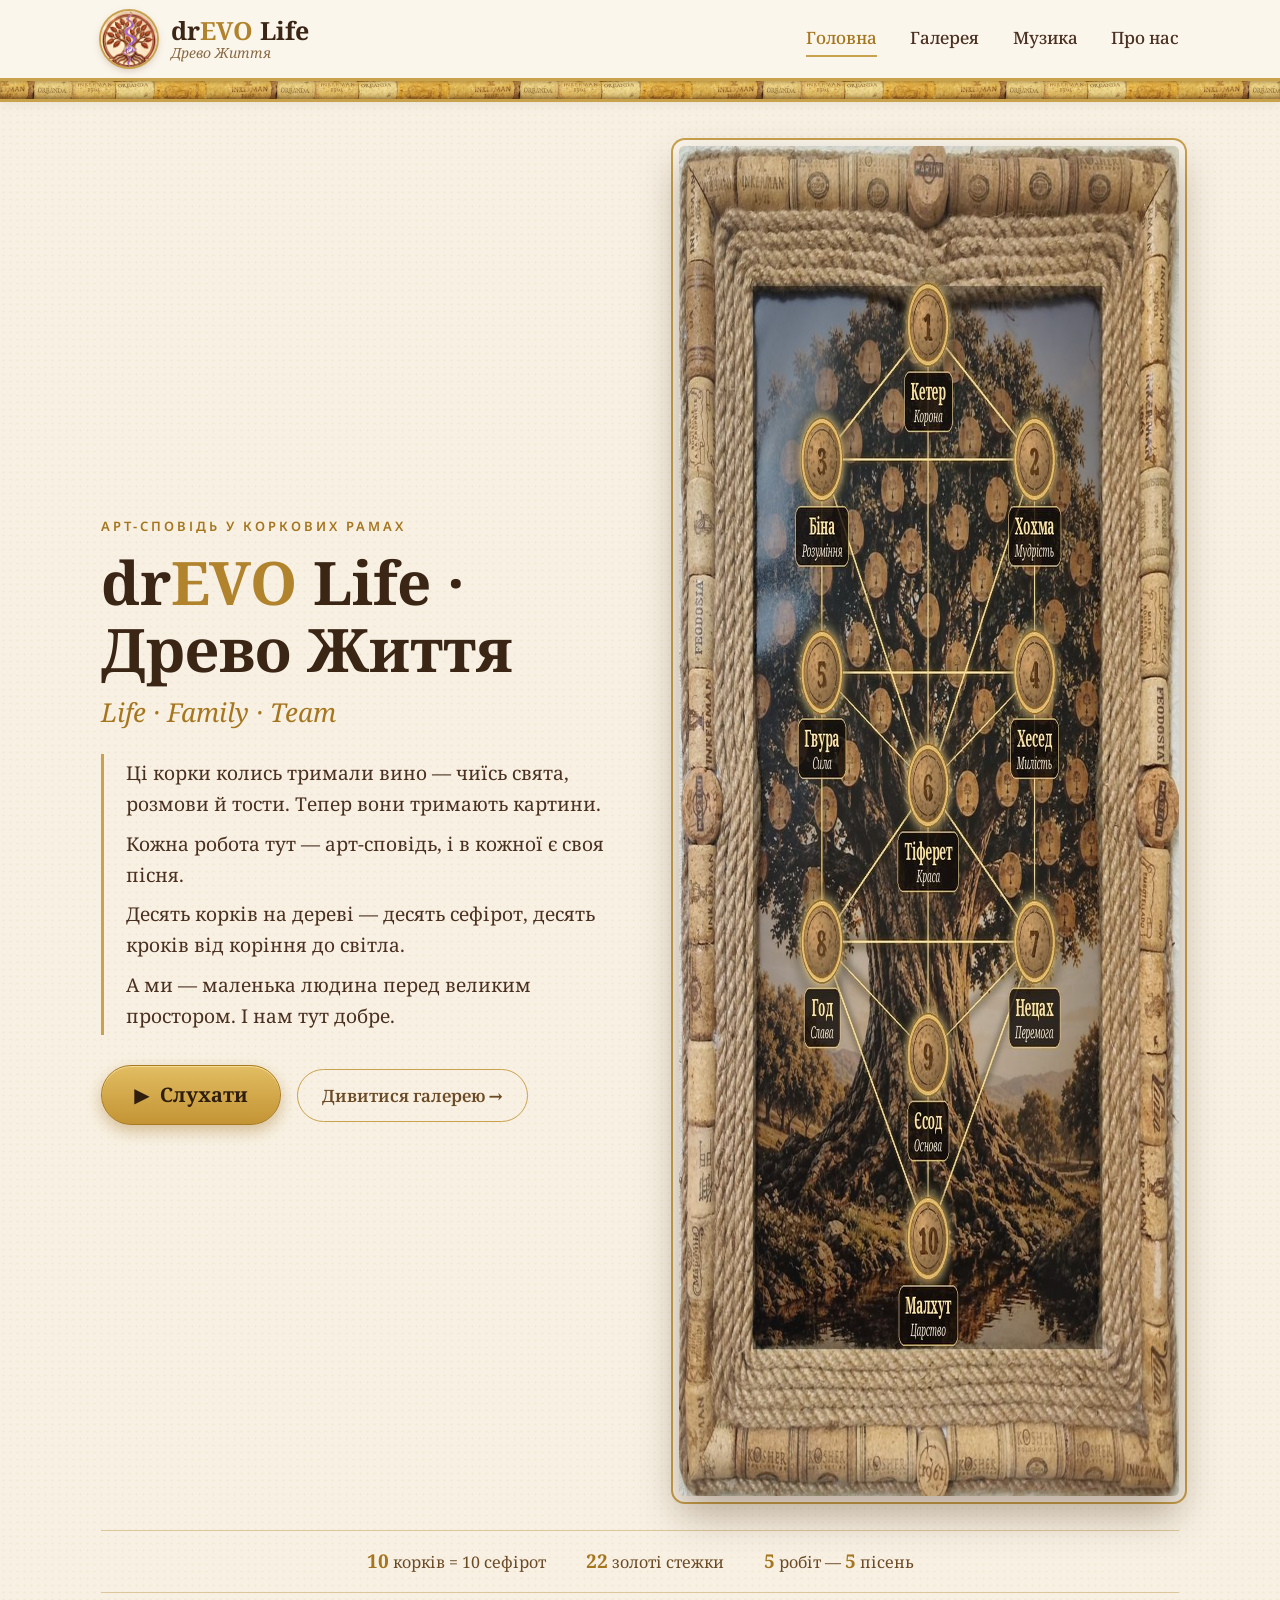
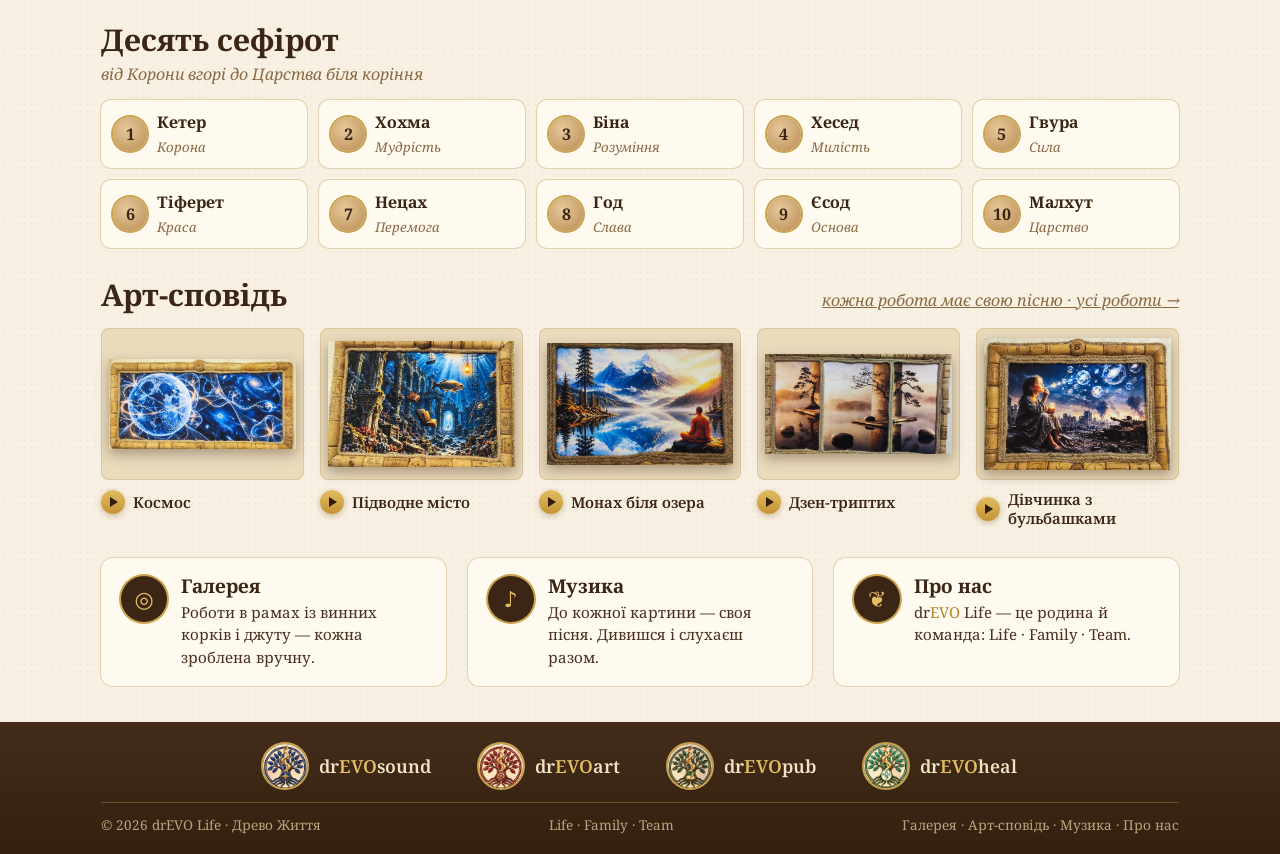
==== index.html @ d05d3e11 "drEVO Life site" ====
<!doctype html>
<html lang="uk"><head><meta charset="utf-8"><meta name="viewport" content="width=device-width,initial-scale=1">
<title>drEVO Life · Древо Життя</title><meta name="description" content="Арт-сповідь у коркових рамах: Древо Життя з десятьма сефірот, картини з винних корків і джуту — і до кожної своя пісня.">
<meta property="og:title" content="drEVO Life · Древо Життя"><meta property="og:description" content="Арт-сповідь у коркових рамах: Древо Життя з десятьма сефірот, картини з винних корків і джуту — і до кожної своя пісня."><meta property="og:image" content="img/tree.jpg">
<link rel="icon" href="img/favicon.png"><link rel="preconnect" href="https://fonts.googleapis.com"><link rel="preconnect" href="https://fonts.gstatic.com" crossorigin>
<link href="https://fonts.googleapis.com/css2?family=Noto+Sans:wght@400;600&family=Noto+Serif:ital,wght@0,400;0,500;0,600;0,700;1,400&display=swap" rel="stylesheet">
<link rel="stylesheet" href="css/style.css"></head><body><header class="top"><div class="wrap navin"><a class="logo" href="index.html"><img src="img/logo.jpg" alt="Емблема drEVO Life" width="56" height="56">
<span class="brand"><b>dr<i>EVO</i> Life</b><span>Древо Життя</span></span></a><nav class="links" aria-label="Головне меню"><a href="index.html" class="on">Головна</a><a href="gallery.html">Галерея</a><a href="underwater-city.html">Музика</a><a href="index.html#about">Про нас</a></nav></div><div class="cork"></div></header><main>
<section class="wrap hero"><div class="ht"><div class="kick">Арт-сповідь у коркових рамах</div>
<h1>dr<span class="gold">EVO</span> Life ·<br>Древо Життя</h1><div class="sub">Life · Family · Team</div>
<div class="man"><p>Ці корки колись тримали вино — чиїсь свята, розмови й тости. Тепер вони тримають картини.</p>
<p>Кожна робота тут — арт-сповідь, і в кожної є своя пісня.</p>
<p>Десять корків на дереві — десять сефірот, десять кроків від коріння до світла.</p>
<p>А ми — маленька людина перед великим простором. І нам тут добре.</p></div>
<div class="ctas"><a class="btn" href="underwater-city.html">▶&nbsp; Слухати</a><a class="btn2" href="gallery.html">Дивитися галерею →</a></div></div>
<div class="tree"><img src="img/tree.jpg" alt="Древо Життя в рамі з винних корків і джуту: десять корків-сефірот, з’єднаних золотими стежками" width="1000" height="1350"></div></section>
<div class="wrap"><div class="facts"><span><b>10</b> корків = 10 сефірот</span><span><b>22</b> золоті стежки</span><span><b>5</b> робіт — <b>5</b> пісень</span></div></div>
<section class="wrap sefs"><h2>Десять сефірот</h2><p>від Корони вгорі до Царства біля коріння</p><ol class="sl"><li><span class="n">1</span><span><b>Кетер</b><small>Корона</small></span></li><li><span class="n">2</span><span><b>Хохма</b><small>Мудрість</small></span></li><li><span class="n">3</span><span><b>Біна</b><small>Розуміння</small></span></li><li><span class="n">4</span><span><b>Хесед</b><small>Милість</small></span></li><li><span class="n">5</span><span><b>Гвура</b><small>Сила</small></span></li><li><span class="n">6</span><span><b>Тіферет</b><small>Краса</small></span></li><li><span class="n">7</span><span><b>Нецах</b><small>Перемога</small></span></li><li><span class="n">8</span><span><b>Год</b><small>Слава</small></span></li><li><span class="n">9</span><span><b>Єсод</b><small>Основа</small></span></li><li><span class="n">10</span><span><b>Малхут</b><small>Царство</small></span></li></ol></section>
<section class="wrap sec"><div class="sh"><h2>Арт-сповідь</h2><a href="gallery.html">кожна робота має свою пісню · усі роботи →</a></div><div class="row"><a class="sw" href="gallery.html#kosmos"><div class="si"><img src="img/kosmos-thumb.jpg" alt="Космос" loading="lazy"></div><div class="st"><span class="play"></span><span>Космос</span></div></a><a class="sw" href="underwater-city.html"><div class="si"><img src="img/misto-thumb.jpg" alt="Підводне місто" loading="lazy"></div><div class="st"><span class="play"></span><span>Підводне місто</span></div></a><a class="sw" href="gallery.html#monk"><div class="si"><img src="img/monk-thumb.jpg" alt="Монах біля озера" loading="lazy"></div><div class="st"><span class="play"></span><span>Монах біля озера</span></div></a><a class="sw" href="gallery.html#zen"><div class="si"><img src="img/zen-thumb.jpg" alt="Дзен-триптих" loading="lazy"></div><div class="st"><span class="play"></span><span>Дзен-триптих</span></div></a><a class="sw" href="gallery.html#divchynka"><div class="si"><img src="img/divchynka-thumb.jpg" alt="Дівчинка з бульбашками" loading="lazy"></div><div class="st"><span class="play"></span><span>Дівчинка з бульбашками</span></div></a></div></section>
<section class="wrap three" id="about"><a class="tc" href="gallery.html"><span class="ic">◎</span><div><h3>Галерея</h3><p>Роботи в рамах із винних корків і джуту — кожна зроблена вручну.</p></div></a>
<a class="tc" href="underwater-city.html"><span class="ic">♪</span><div><h3>Музика</h3><p>До кожної картини — своя пісня. Дивишся і слухаєш разом.</p></div></a>
<div class="tc"><span class="ic">❦</span><div><h3>Про нас</h3><p><span class="de">dr<i>EVO</i></span> Life — це родина й команда: Life · Family · Team.</p></div></div></section>
</main><footer><div class="wrap"><div class="fl"><div class="fi"><img src="img/em-sound.jpg" alt="drEVOsound" width="44" height="44" loading="lazy"><span>dr<i>EVO</i>sound</span></div><div class="fi"><img src="img/em-art.jpg" alt="drEVOart" width="44" height="44" loading="lazy"><span>dr<i>EVO</i>art</span></div><div class="fi"><img src="img/em-pub.jpg" alt="drEVOpub" width="44" height="44" loading="lazy"><span>dr<i>EVO</i>pub</span></div><div class="fi"><img src="img/em-heal.jpg" alt="drEVOheal" width="44" height="44" loading="lazy"><span>dr<i>EVO</i>heal</span></div></div><div class="fb"><span>© 2026 drEVO Life · Древо Життя</span>
<span>Life · Family · Team</span><span><a href="gallery.html">Галерея</a> · <a href="gallery.html">Арт-сповідь</a> · <a href="underwater-city.html">Музика</a> · <a href="index.html#about">Про нас</a></span></div></div></footer></body></html>
---- css/style.css ----
*{box-sizing:border-box;margin:0;padding:0}
:root{--ink:#3b2616;--ink2:#4a3020;--muted:#8a6a44;--gold:#b0832c;--gold2:#a5761f;--line:#c9a24e;--paper:#f8f1e3;--card:#fffaf0;--edge:#e3d2ae}
html{scroll-behavior:smooth}
body{font-family:'Noto Serif',Georgia,'DejaVu Serif',serif;color:var(--ink);background:var(--paper);
 background-image:radial-gradient(rgba(150,110,60,.05) 1px,transparent 1.2px);background-size:7px 7px;line-height:1.5;min-height:100vh;display:flex;flex-direction:column}
img{max-width:100%;display:block}
a{color:inherit}
.wrap{width:100%;max-width:1180px;margin:0 auto;padding:0 clamp(16px,4vw,52px)}
.gold{color:var(--gold)}
/* header */
header.top{background:#fbf6ec;position:sticky;top:0;z-index:20;box-shadow:0 2px 10px rgba(60,30,0,.08)}
.navin{display:flex;align-items:center;gap:14px;min-height:78px;flex-wrap:wrap;padding-top:8px;padding-bottom:8px}
.logo{display:flex;align-items:center;gap:14px;text-decoration:none}
.logo img{width:56px;height:56px;border-radius:50%;object-fit:cover;box-shadow:0 0 0 2px var(--line),0 3px 8px rgba(80,40,0,.25)}
.brand{display:flex;flex-direction:column;line-height:1.05}
.brand b{font-weight:700;font-size:25px;color:var(--ink)}
.brand b i,.de i{font-style:normal;color:var(--gold)}
.brand span{font-style:italic;font-size:14px;color:var(--muted);margin-top:3px}
.links{margin-left:auto;display:flex;gap:clamp(14px,2.6vw,34px);font-weight:500;font-size:17px;flex-wrap:wrap}
.links a{color:var(--ink2);text-decoration:none;padding:4px 0;border-bottom:2px solid transparent}
.links a:hover{color:var(--gold2)}
.links a.on{color:var(--gold2);border-bottom-color:var(--line)}
.cork{height:24px;background:url(../img/cork.jpg) repeat-x center/auto 24px;box-shadow:inset 0 -2px 3px rgba(60,30,0,.25),inset 0 2px 3px rgba(60,30,0,.2);
 border-top:3px solid var(--line);border-bottom:3px solid var(--line)}
main{flex:1}
h1,h2,h3{color:var(--ink);line-height:1.12}
.kick{font:600 13px/1.4 'Noto Sans',system-ui,sans-serif;letter-spacing:3px;color:var(--gold2);text-transform:uppercase}
.btn{display:inline-flex;align-items:center;gap:12px;background:linear-gradient(180deg,#e2bd62,#c39434);color:#2f1d0e;text-decoration:none;
 font-weight:700;font-size:20px;padding:14px 32px;border-radius:40px;box-shadow:0 6px 16px rgba(160,110,30,.4),inset 0 1px 0 #f5dc96;border:1px solid #a87a22;transition:transform .15s}
.btn:hover{transform:translateY(-2px)}
.btn2{display:inline-flex;align-items:center;gap:8px;font-weight:600;font-size:17px;color:#6b4a26;padding:13px 24px;border-radius:40px;border:1.5px solid var(--line);text-decoration:none}
.btn2:hover{background:#fbf1dc}
.orn{display:flex;align-items:center;gap:12px;color:var(--line);max-width:360px;margin:14px auto 0}
.orn:before,.orn:after{content:'';height:1px;background:var(--line);flex:1}
.play{display:inline-flex;align-items:center;justify-content:center;border-radius:50%;flex:none;width:24px;height:24px;
 background:linear-gradient(180deg,#e2bd62,#c39434);box-shadow:0 2px 6px rgba(120,80,20,.35)}
.play:after{content:'';border-style:solid;border-color:transparent transparent transparent #2f1d0e;border-width:5px 0 5px 8px;margin-left:2px}
.play.lg{width:40px;height:40px}.play.lg:after{border-width:8px 0 8px 12px;margin-left:3px}
/* home */
.hero{display:grid;grid-template-columns:1fr minmax(280px,500px);gap:clamp(24px,4vw,48px);padding-top:44px;padding-bottom:34px;align-items:center}
.hero h1{font-size:clamp(38px,5.4vw,60px);margin:14px 0 10px}
.sub{font-style:italic;font-size:clamp(20px,2.4vw,26px);color:var(--gold2);margin-bottom:22px}
.man{font-size:clamp(16.5px,1.7vw,19px);line-height:1.62;color:var(--ink2);border-left:3px solid var(--line);padding:4px 0 4px 22px;margin-bottom:30px}
.man p+p{margin-top:9px}
.ctas{display:flex;gap:16px;align-items:center;flex-wrap:wrap}
.tree img{width:100%;border-radius:6px;box-shadow:0 18px 40px rgba(60,30,0,.35),0 0 0 6px #fbf6ec,0 0 0 8px var(--line)}
.facts{display:flex;justify-content:center;flex-wrap:wrap;gap:10px 40px;padding:16px 0;color:#6b4a26;border-top:1px solid #dcc79c;border-bottom:1px solid #dcc79c;text-align:center}
.facts b{color:var(--gold2);font-size:19px}
.sefs{padding-top:30px}
.sefs h2{font-size:clamp(24px,3vw,30px);margin-bottom:6px}
.sefs>p{color:var(--muted);font-style:italic;margin-bottom:14px}
.sl{display:grid;grid-template-columns:repeat(5,1fr);gap:12px;list-style:none}
.sl li{background:var(--card);border-radius:10px;padding:10px 12px;box-shadow:0 0 0 1px var(--edge);display:flex;gap:10px;align-items:center}
.sl .n{flex:none;width:34px;height:34px;border-radius:50%;display:flex;align-items:center;justify-content:center;font-weight:700;color:#3b2616;
 background:radial-gradient(circle at 40% 35%,#e7c99a,#b98a52);box-shadow:0 0 0 2px var(--line)}
.sl b{display:block;font-size:16px}.sl small{color:var(--muted);font-style:italic}
.sec{padding-top:30px;padding-bottom:30px}
.sh{display:flex;align-items:baseline;justify-content:space-between;gap:12px;flex-wrap:wrap;margin-bottom:16px}
.sh h2{font-size:clamp(24px,3vw,30px)}.sh a{font-style:italic;color:var(--muted)}
.row{display:grid;grid-template-columns:repeat(5,1fr);gap:16px}
.sw{text-decoration:none;display:block}
.si{aspect-ratio:4/3;background:#eadbbd;border-radius:8px;display:flex;align-items:center;justify-content:center;padding:8px;box-shadow:inset 0 0 0 1px #dcc79c;transition:transform .2s}
.sw:hover .si{transform:translateY(-3px)}
.si img{max-height:100%;object-fit:contain;box-shadow:0 5px 12px rgba(50,25,0,.35)}
.st{display:flex;align-items:center;gap:8px;margin-top:10px;font-weight:600;font-size:15px;line-height:1.25}
.three{display:grid;grid-template-columns:repeat(3,1fr);gap:22px;padding-bottom:36px}
.tc{background:var(--card);border-radius:12px;padding:18px 20px;box-shadow:0 0 0 1px var(--edge);display:flex;gap:14px;align-items:flex-start;text-decoration:none}
.tc .ic{flex:none;width:46px;height:46px;border-radius:50%;background:#3b2616;color:#e2bd62;display:flex;align-items:center;justify-content:center;font-size:22px;box-shadow:0 0 0 2px var(--line)}
.tc h3{font-size:19px;margin-bottom:4px}.tc p{font-size:15px;color:var(--ink2)}
/* gallery */
.ph{padding-top:36px;padding-bottom:8px;text-align:center}
.ph h1{font-size:clamp(36px,5vw,50px);margin:8px 0}
.ph p{font-style:italic;font-size:clamp(16px,1.8vw,19px);color:#6b4a26}
.grid{display:grid;gap:24px;padding-top:24px}
.g1{grid-template-columns:1fr 1fr}.g2{grid-template-columns:repeat(3,1fr);padding-bottom:40px}
.card{background:var(--card);border-radius:12px;overflow:hidden;box-shadow:0 8px 22px rgba(80,45,10,.14),0 0 0 1px var(--edge);text-decoration:none;display:flex;flex-direction:column;transition:transform .2s,box-shadow .2s}
.card:hover{transform:translateY(-4px);box-shadow:0 14px 30px rgba(80,45,10,.22),0 0 0 1px var(--line)}
.ci{aspect-ratio:3/2;display:flex;align-items:center;justify-content:center;padding:16px;background:radial-gradient(circle at 50% 40%,#f1e5ca,#e2cfa8)}
.ci img{max-height:100%;object-fit:contain;box-shadow:0 8px 18px rgba(50,25,0,.4)}
.cb{padding:16px 20px 18px}
.ct{display:flex;align-items:center;justify-content:space-between;gap:10px}
.ct h3{font-size:23px}
.cb p{font-size:16px;color:var(--ink2);margin:8px 0 10px}
.cm{font:13.5px 'Noto Sans',system-ui,sans-serif;color:var(--muted);letter-spacing:.3px}.cm b{color:var(--gold2)}
.g2 .ct h3{font-size:20px}.g2 .cb p{font-size:15px}
/* lightbox (pure CSS :target) */
.lb{position:fixed;inset:0;z-index:50;background:rgba(30,18,8,.95);display:none;align-items:center;justify-content:center;flex-direction:column;padding:4vh 4vw;gap:14px}
.lb:target{display:flex}
.lb img{max-height:80vh;max-width:100%;object-fit:contain;box-shadow:0 16px 40px rgba(0,0,0,.6);border-radius:4px}
.lb .cap{color:#f1e3c2;text-align:center}.lb .cap b{display:block;font-size:22px;color:#e2bd62}
.lb .x{position:absolute;top:14px;right:18px;width:46px;height:46px;border-radius:50%;background:#fbf6ec;border:1.5px solid var(--line);display:flex;align-items:center;justify-content:center;font-size:24px;color:#8a5f1c;text-decoration:none}
/* artwork page */
.bc{padding-top:20px;font-size:15px;color:var(--muted)}.bc a{text-decoration:none}.bc a:hover{color:var(--gold2)}.bc b{color:var(--ink);font-weight:600}
.big{margin-top:14px;border-radius:12px;display:flex;align-items:center;justify-content:center;padding:clamp(12px,3vw,24px);
 background:radial-gradient(circle at 50% 40%,#f1e5ca,#dfcaa0);box-shadow:inset 0 0 0 1px #dcc79c;position:relative}
.big img{max-height:72vh;object-fit:contain;box-shadow:0 16px 36px rgba(40,20,0,.45)}
.arr{position:absolute;top:50%;transform:translateY(-50%);width:50px;height:50px;border-radius:50%;background:rgba(251,246,236,.92);text-decoration:none;
 border:1.5px solid var(--line);display:flex;align-items:center;justify-content:center;font-weight:700;font-size:26px;color:#8a5f1c;box-shadow:0 4px 12px rgba(60,30,0,.25)}
.arr.l{left:8px}.arr.r{right:8px}
.player{margin-top:22px;background:linear-gradient(180deg,#432c1a,#2f1d0e);border-radius:60px;padding:12px 28px 12px 12px;display:flex;align-items:center;gap:20px;box-shadow:0 10px 24px rgba(50,25,0,.3)}
.pbtn{flex:none;width:68px;height:68px;border-radius:50%;border:0;cursor:pointer;display:flex;align-items:center;justify-content:center;
 background:linear-gradient(180deg,#e2bd62,#c39434);box-shadow:0 2px 6px rgba(0,0,0,.35)}
.pbtn:before{content:'';border-style:solid;border-color:transparent transparent transparent #2f1d0e;border-width:13px 0 13px 21px;margin-left:5px}
.pbtn.pause:before{border:0;width:18px;height:24px;margin:0;border-left:6px solid #2f1d0e;border-right:6px solid #2f1d0e}
.pbtn:disabled{cursor:not-allowed;filter:grayscale(.6);opacity:.6}
.pinfo{flex:1;min-width:0}
.ptop{display:flex;justify-content:space-between;align-items:baseline;gap:6px 14px;flex-wrap:wrap;color:#f1e3c2;font-weight:600;font-size:19px}
.ptop small{font:14px 'Noto Sans',system-ui,sans-serif;color:#c9b28a;font-weight:400}
.soon{display:inline-block;font:600 12px 'Noto Sans',system-ui,sans-serif;letter-spacing:2px;text-transform:uppercase;color:#2f1d0e;background:#e2bd62;border-radius:12px;padding:3px 10px;margin-left:8px;vertical-align:middle}
.bar{margin-top:12px;height:6px;border-radius:3px;background:rgba(241,227,194,.22);position:relative;cursor:pointer}
.bar i{position:absolute;left:0;top:0;bottom:0;width:0;border-radius:3px;background:linear-gradient(90deg,#c39434,#e8c56a)}
.ptime{display:flex;justify-content:space-between;margin-top:8px;font:13px 'Noto Sans',system-ui,sans-serif;color:#c9b28a}
.info{display:grid;grid-template-columns:1.1fr 1fr;gap:40px;padding-top:26px}
.il h1{font-size:clamp(32px,4.4vw,44px);margin:6px 0 4px}
.il .song{font-style:italic;font-size:20px;color:var(--gold2);margin-bottom:12px}
.il p{font-size:17px;line-height:1.6;color:var(--ink2)}
.meta{margin-top:12px;font:13.5px 'Noto Sans',system-ui,sans-serif;letter-spacing:1px;color:var(--muted)}
.lyr{background:var(--card);border-radius:12px;padding:20px 24px;box-shadow:0 0 0 1px var(--edge)}
.lyr .lt{font:600 13px 'Noto Sans',system-ui,sans-serif;letter-spacing:2.5px;color:var(--gold2);text-transform:uppercase;margin-bottom:10px}
.lb2{font-style:italic;font-size:18px;line-height:1.6;color:var(--ink);border-left:3px solid var(--line);padding-left:16px}
.lb2 p+p{margin-top:14px}.lb2 .ch{color:var(--gold2)}.lb2 .tag{font-style:normal;font-size:14px;color:var(--muted)}
.credit{margin-top:14px;font-size:14px;color:var(--muted);font-style:italic}
.pn{display:flex;justify-content:space-between;padding-top:26px;padding-bottom:36px;gap:20px}
.pc{display:flex;align-items:center;gap:16px;background:var(--card);border-radius:12px;padding:10px 20px 10px 10px;box-shadow:0 0 0 1px var(--edge);flex:1;max-width:46%;text-decoration:none}
.pc:hover{box-shadow:0 0 0 1px var(--line)}
.pc img{width:120px;height:72px;object-fit:cover;border-radius:6px;flex:none}
.pc small{display:block;font:13px 'Noto Sans',system-ui,sans-serif;color:var(--muted);letter-spacing:1px}
.pc b{font-size:19px;color:var(--ink)}
.pc.r{flex-direction:row-reverse;text-align:right;padding:10px 10px 10px 20px}
.pc .a{font-weight:700;font-size:26px;color:var(--gold2)}
/* footer */
footer{background:linear-gradient(180deg,#432c1a,#33200f);color:#e9d9b6;padding:22px 0 18px}
.fl{display:flex;justify-content:center;flex-wrap:wrap;gap:16px 48px}
.fi{display:flex;align-items:center;gap:12px;font-weight:600;font-size:18px;color:#f1e3c2}
.fi img{width:44px;height:44px;border-radius:50%;object-fit:cover;box-shadow:0 0 0 2px var(--line)}
.fi i{font-style:normal;color:#e2bd62}
.fb{margin-top:14px;padding-top:12px;border-top:1px solid rgba(201,162,78,.35);display:flex;justify-content:space-between;flex-wrap:wrap;gap:6px 20px;font-size:13.5px;color:#bba47c}
.fb a{text-decoration:none}.fb a:hover{color:#e2bd62}
/* responsive */
@media (max-width:960px){
 .hero{grid-template-columns:1fr}.tree{max-width:520px;margin:0 auto;order:-1}
 .row{grid-template-columns:repeat(3,1fr)}.sl{grid-template-columns:repeat(2,1fr)}
 .three{grid-template-columns:1fr}.g2{grid-template-columns:1fr 1fr}.info{grid-template-columns:1fr}
}
@media (max-width:640px){
 header.top{position:static}
 .navin{justify-content:center}.links{margin:0 auto;justify-content:center;font-size:16px}
 .row{grid-template-columns:repeat(2,1fr)}.g1,.g2{grid-template-columns:1fr}
 .player{border-radius:24px;padding:12px 16px 12px 12px;gap:14px}.pbtn{width:54px;height:54px}
 .pn{flex-direction:column}.pc{max-width:none}.pc img{width:90px;height:56px}
 .fb{justify-content:center;text-align:center}.arr{width:40px;height:40px;font-size:20px}
}
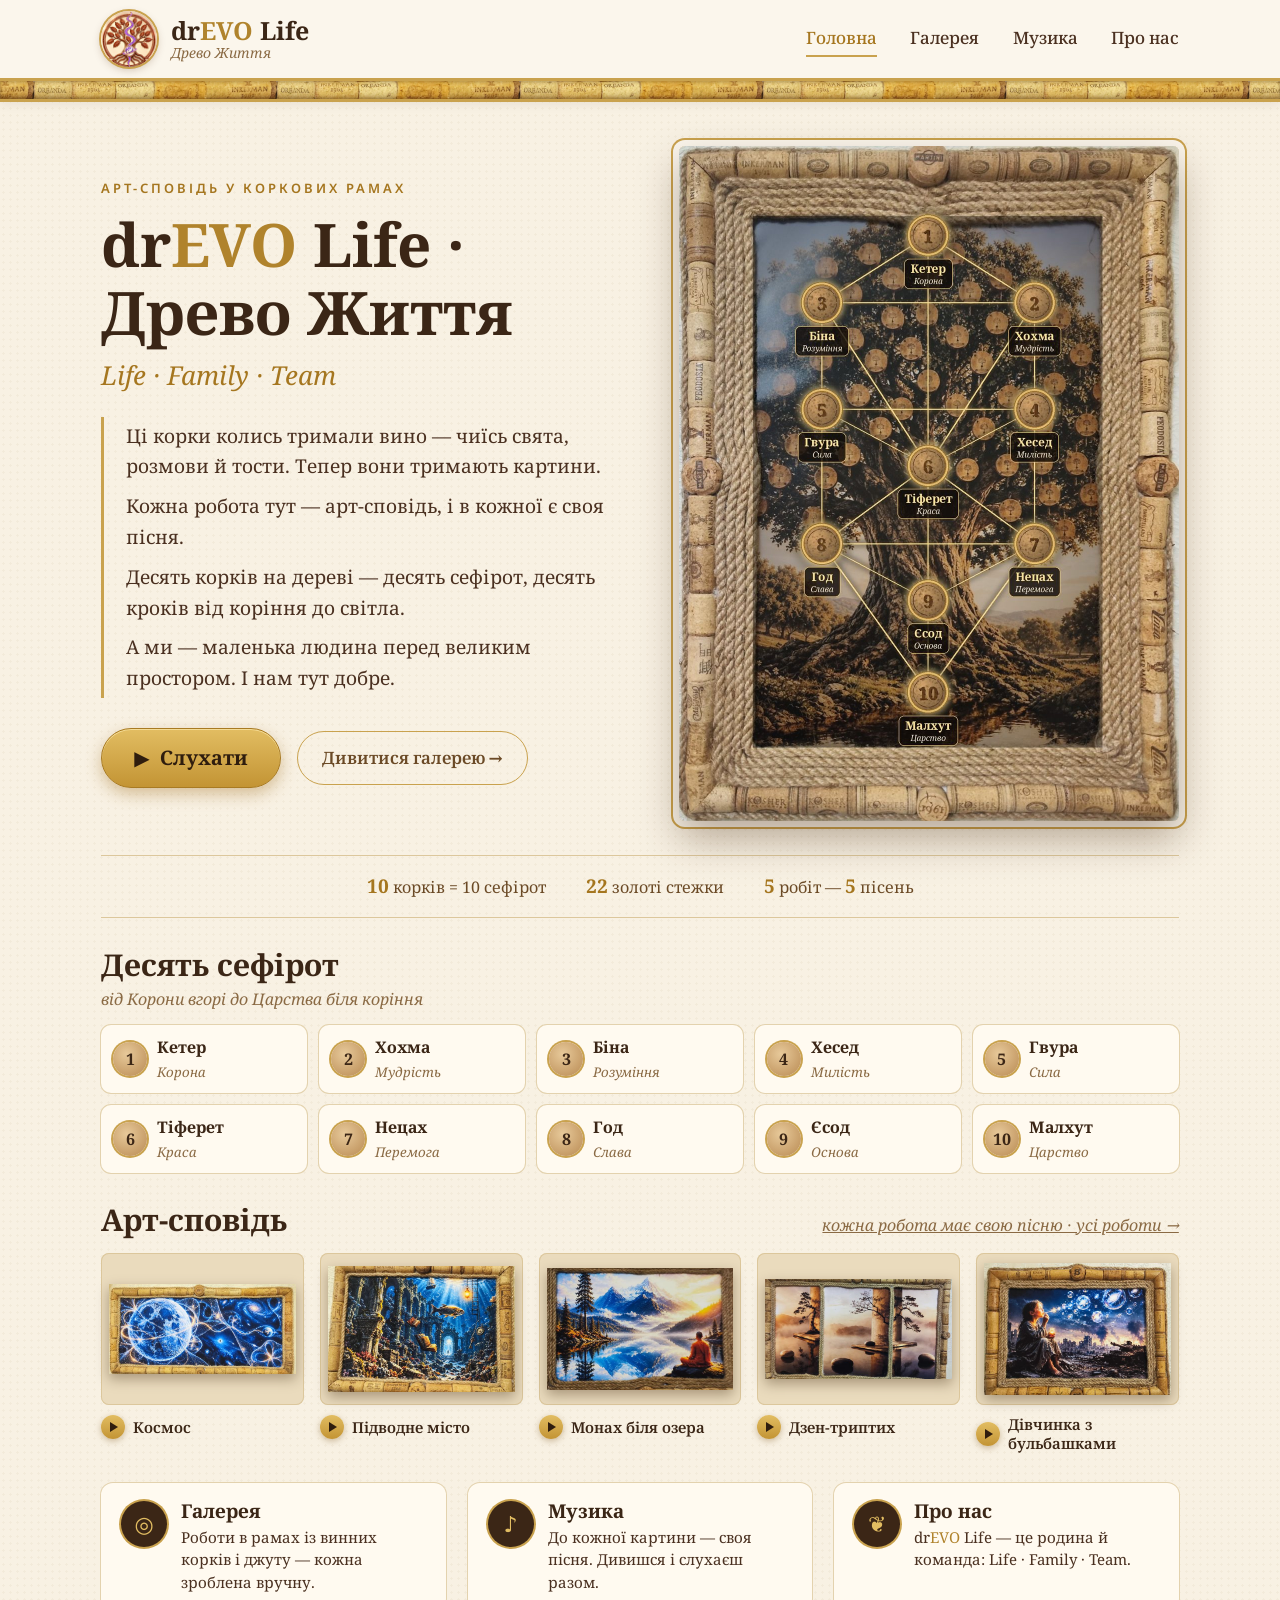
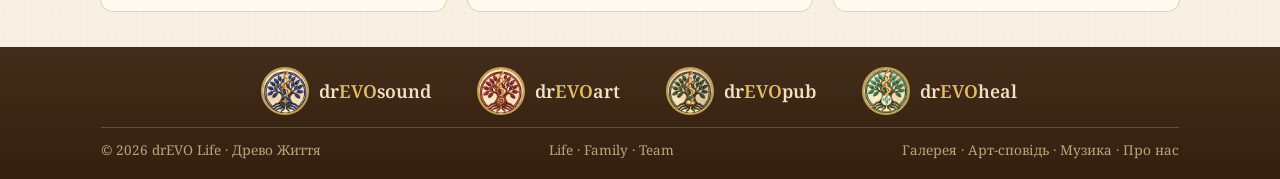
==== commit a21af0fd: "Fit hero painting to screen height" ====
--- a/index.html
+++ b/index.html
@@ -4,7 +4,7 @@
 <meta property="og:title" content="drEVO Life · Древо Життя"><meta property="og:description" content="Арт-сповідь у коркових рамах: Древо Життя з десятьма сефірот, картини з винних корків і джуту — і до кожної своя пісня."><meta property="og:image" content="img/tree.jpg">
 <link rel="icon" href="img/favicon.png"><link rel="preconnect" href="https://fonts.googleapis.com"><link rel="preconnect" href="https://fonts.gstatic.com" crossorigin>
 <link href="https://fonts.googleapis.com/css2?family=Noto+Sans:wght@400;600&family=Noto+Serif:ital,wght@0,400;0,500;0,600;0,700;1,400&display=swap" rel="stylesheet">
-<link rel="stylesheet" href="css/style.css"></head><body><header class="top"><div class="wrap navin"><a class="logo" href="index.html"><img src="img/logo.jpg" alt="Емблема drEVO Life" width="56" height="56">
+<link rel="stylesheet" href="css/style.css?v=2"></head><body><header class="top"><div class="wrap navin"><a class="logo" href="index.html"><img src="img/logo.jpg" alt="Емблема drEVO Life" width="56" height="56">
 <span class="brand"><b>dr<i>EVO</i> Life</b><span>Древо Життя</span></span></a><nav class="links" aria-label="Головне меню"><a href="index.html" class="on">Головна</a><a href="gallery.html">Галерея</a><a href="underwater-city.html">Музика</a><a href="index.html#about">Про нас</a></nav></div><div class="cork"></div></header><main>
 <section class="wrap hero"><div class="ht"><div class="kick">Арт-сповідь у коркових рамах</div>
 <h1>dr<span class="gold">EVO</span> Life ·<br>Древо Життя</h1><div class="sub">Life · Family · Team</div>
--- a/css/style.css
+++ b/css/style.css
@@ -43,7 +43,7 @@
 .man{font-size:clamp(16.5px,1.7vw,19px);line-height:1.62;color:var(--ink2);border-left:3px solid var(--line);padding:4px 0 4px 22px;margin-bottom:30px}
 .man p+p{margin-top:9px}
 .ctas{display:flex;gap:16px;align-items:center;flex-wrap:wrap}
-.tree img{width:100%;border-radius:6px;box-shadow:0 18px 40px rgba(60,30,0,.35),0 0 0 6px #fbf6ec,0 0 0 8px var(--line)}
+.tree{text-align:center}.tree img{display:block;margin:0 auto;width:auto;height:auto;max-width:100%;max-height:calc(100vh - 140px);border-radius:6px;box-shadow:0 18px 40px rgba(60,30,0,.35),0 0 0 6px #fbf6ec,0 0 0 8px var(--line)}
 .facts{display:flex;justify-content:center;flex-wrap:wrap;gap:10px 40px;padding:16px 0;color:#6b4a26;border-top:1px solid #dcc79c;border-bottom:1px solid #dcc79c;text-align:center}
 .facts b{color:var(--gold2);font-size:19px}
 .sefs{padding-top:30px}
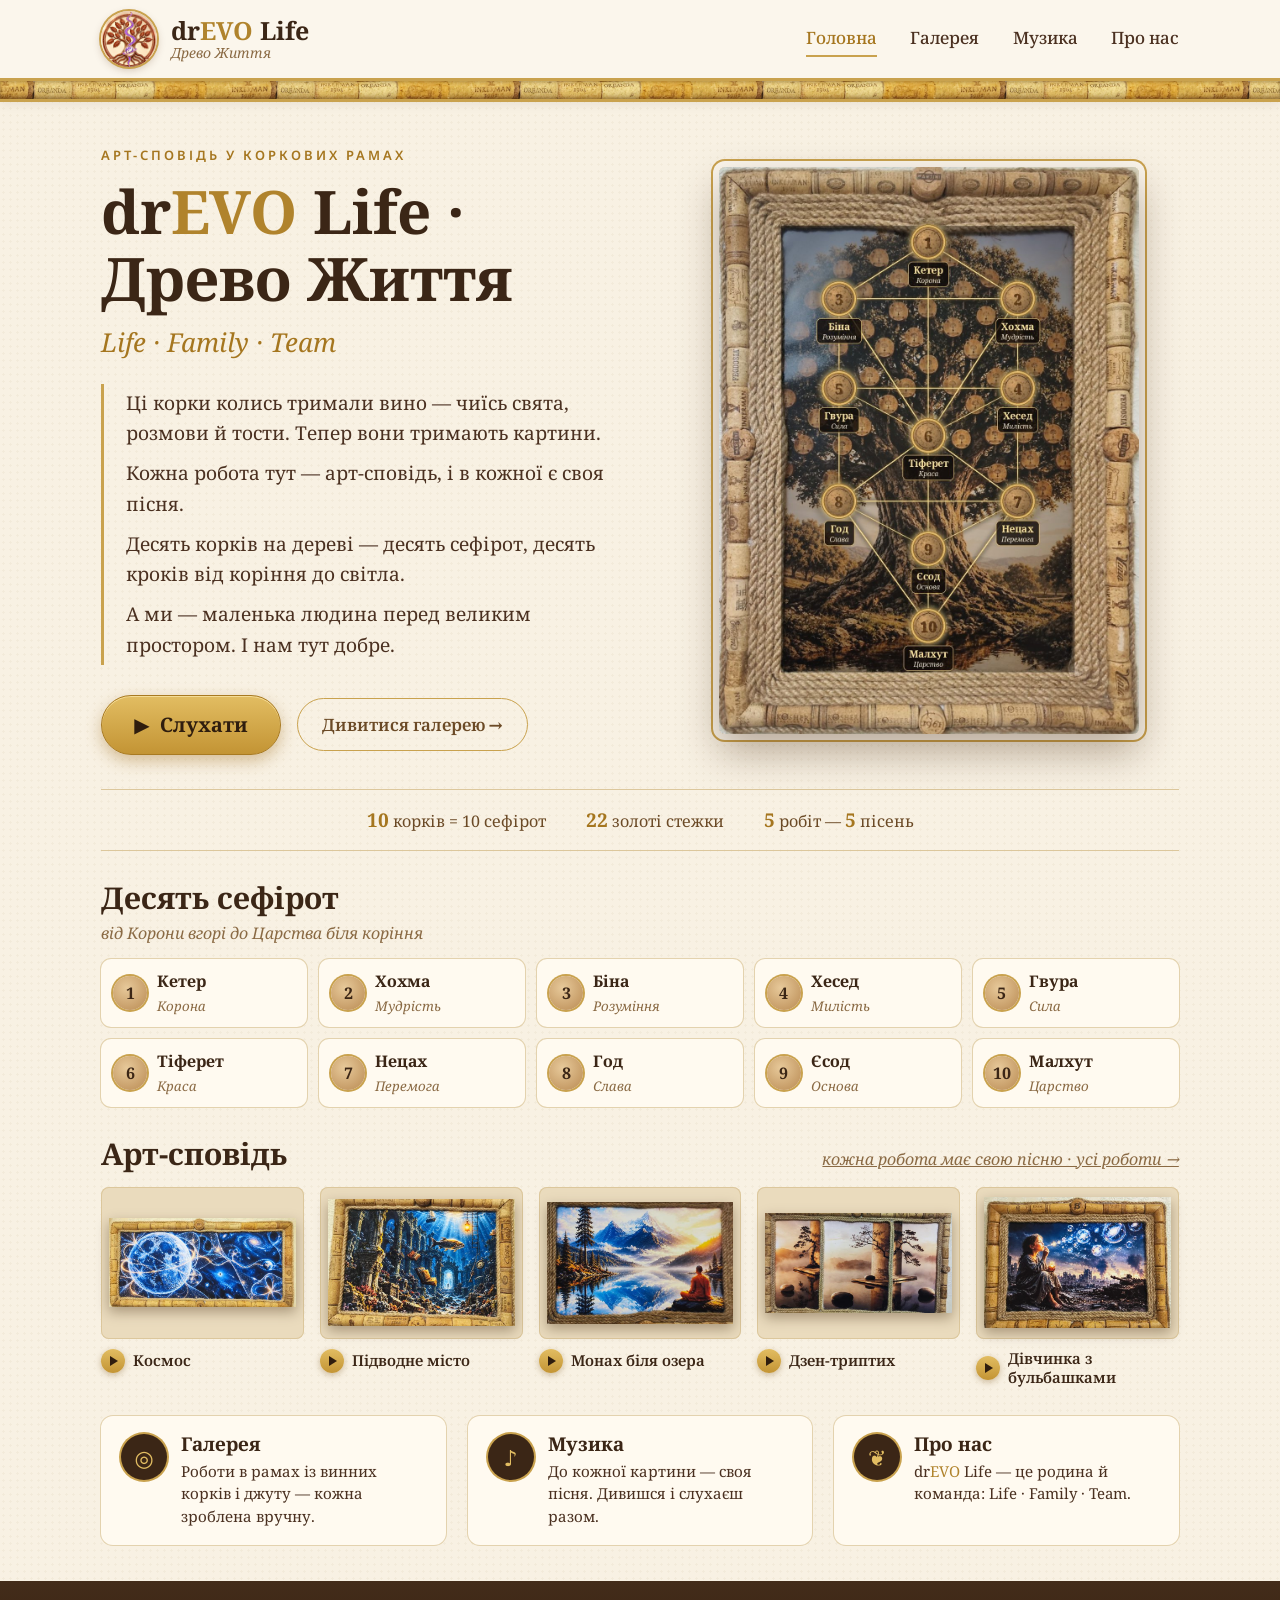
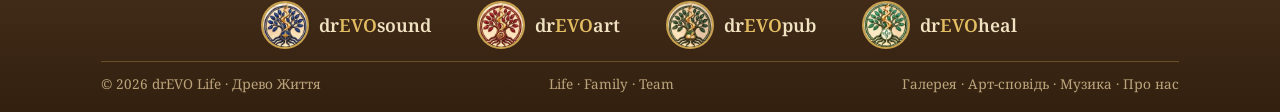
==== commit 4c952d52: "Smaller hero painting" ====
--- a/index.html
+++ b/index.html
@@ -4,7 +4,7 @@
 <meta property="og:title" content="drEVO Life · Древо Життя"><meta property="og:description" content="Арт-сповідь у коркових рамах: Древо Життя з десятьма сефірот, картини з винних корків і джуту — і до кожної своя пісня."><meta property="og:image" content="img/tree.jpg">
 <link rel="icon" href="img/favicon.png"><link rel="preconnect" href="https://fonts.googleapis.com"><link rel="preconnect" href="https://fonts.gstatic.com" crossorigin>
 <link href="https://fonts.googleapis.com/css2?family=Noto+Sans:wght@400;600&family=Noto+Serif:ital,wght@0,400;0,500;0,600;0,700;1,400&display=swap" rel="stylesheet">
-<link rel="stylesheet" href="css/style.css?v=2"></head><body><header class="top"><div class="wrap navin"><a class="logo" href="index.html"><img src="img/logo.jpg" alt="Емблема drEVO Life" width="56" height="56">
+<link rel="stylesheet" href="css/style.css?v=3"></head><body><header class="top"><div class="wrap navin"><a class="logo" href="index.html"><img src="img/logo.jpg" alt="Емблема drEVO Life" width="56" height="56">
 <span class="brand"><b>dr<i>EVO</i> Life</b><span>Древо Життя</span></span></a><nav class="links" aria-label="Головне меню"><a href="index.html" class="on">Головна</a><a href="gallery.html">Галерея</a><a href="underwater-city.html">Музика</a><a href="index.html#about">Про нас</a></nav></div><div class="cork"></div></header><main>
 <section class="wrap hero"><div class="ht"><div class="kick">Арт-сповідь у коркових рамах</div>
 <h1>dr<span class="gold">EVO</span> Life ·<br>Древо Життя</h1><div class="sub">Life · Family · Team</div>
--- a/css/style.css
+++ b/css/style.css
@@ -43,7 +43,7 @@
 .man{font-size:clamp(16.5px,1.7vw,19px);line-height:1.62;color:var(--ink2);border-left:3px solid var(--line);padding:4px 0 4px 22px;margin-bottom:30px}
 .man p+p{margin-top:9px}
 .ctas{display:flex;gap:16px;align-items:center;flex-wrap:wrap}
-.tree{text-align:center}.tree img{display:block;margin:0 auto;width:auto;height:auto;max-width:100%;max-height:calc(100vh - 140px);border-radius:6px;box-shadow:0 18px 40px rgba(60,30,0,.35),0 0 0 6px #fbf6ec,0 0 0 8px var(--line)}
+.tree{text-align:center}.tree img{display:block;margin:0 auto;width:auto;height:auto;max-width:min(100%,420px);max-height:calc(100vh - 200px);border-radius:6px;box-shadow:0 18px 40px rgba(60,30,0,.35),0 0 0 6px #fbf6ec,0 0 0 8px var(--line)}
 .facts{display:flex;justify-content:center;flex-wrap:wrap;gap:10px 40px;padding:16px 0;color:#6b4a26;border-top:1px solid #dcc79c;border-bottom:1px solid #dcc79c;text-align:center}
 .facts b{color:var(--gold2);font-size:19px}
 .sefs{padding-top:30px}
